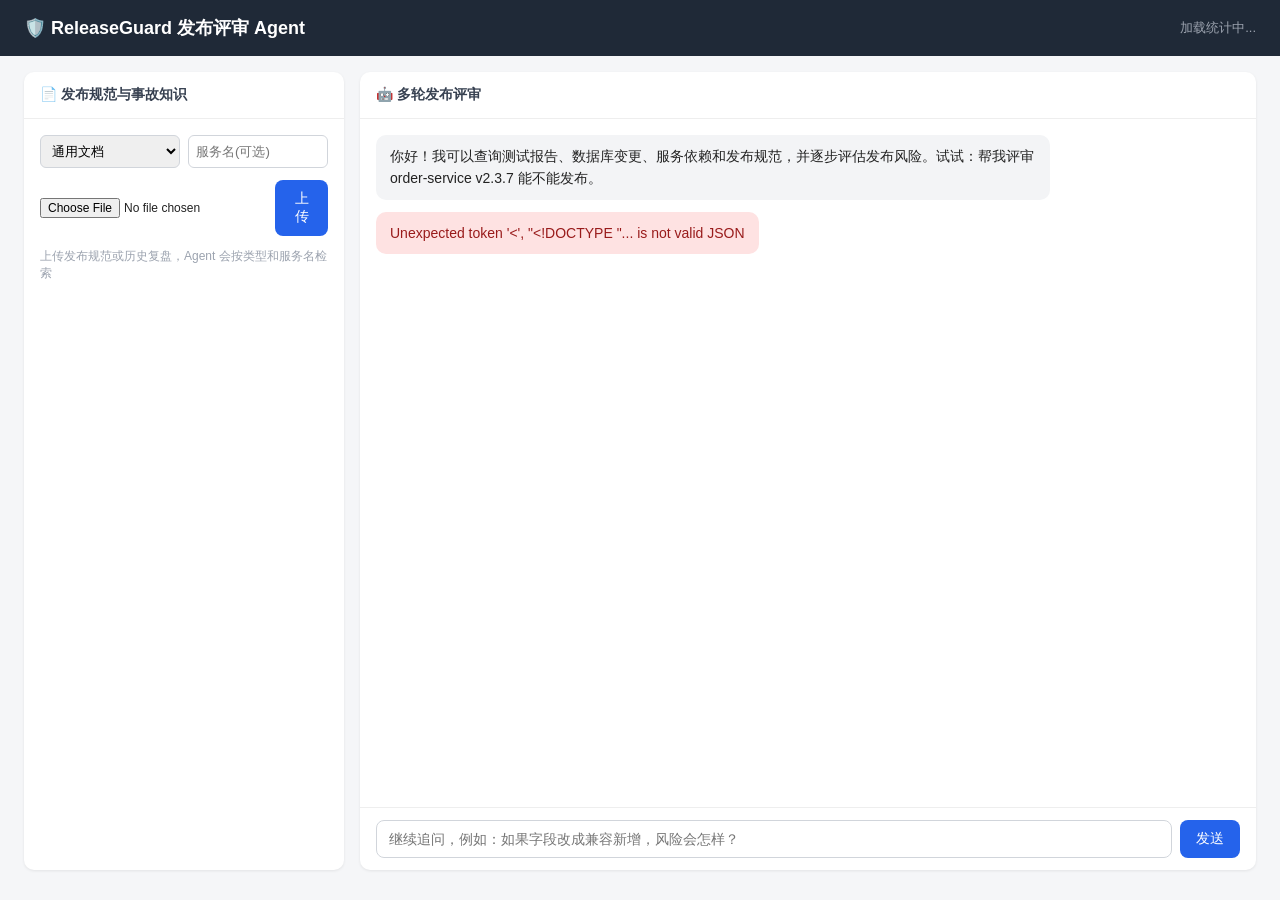
==== src/main/resources/static/index.html @ 761b8a2e "Initial ReleaseGuard agent implementation" ====
<!DOCTYPE html>
<html lang="zh-CN">
<head>
    <meta charset="UTF-8">
    <meta name="viewport" content="width=device-width, initial-scale=1.0">
    <title>ReleaseGuard 发布评审 Agent</title>
    <style>
        * { margin: 0; padding: 0; box-sizing: border-box; }
        body {
            font-family: -apple-system, "PingFang SC", "Microsoft YaHei", sans-serif;
            background: #f5f6f8; color: #222; min-height: 100vh;
        }
        header {
            background: #1f2937; color: #fff; padding: 16px 24px;
            display: flex; justify-content: space-between; align-items: center;
        }
        header h1 { font-size: 18px; font-weight: 600; }
        header .stats { font-size: 13px; color: #9ca3af; }
        .container { display: flex; gap: 16px; padding: 16px 24px; height: calc(100vh - 70px); }
        .panel {
            background: #fff; border-radius: 10px; box-shadow: 0 1px 3px rgba(0,0,0,.08);
            display: flex; flex-direction: column; overflow: hidden;
        }
        .left { width: 320px; flex-shrink: 0; }
        .right { flex: 1; }
        .panel h2 { font-size: 14px; padding: 14px 16px; border-bottom: 1px solid #eee; color: #374151; }
        .doc-body { padding: 16px; display: flex; flex-direction: column; gap: 12px; flex: 1; overflow-y: auto; }
        .doc-item {
            border: 1px solid #e5e7eb; border-radius: 8px; padding: 10px 12px; font-size: 13px;
            display: flex; justify-content: space-between; align-items: center; gap: 8px;
        }
        .doc-name { word-break: break-all; }
        .badge { font-size: 11px; padding: 2px 8px; border-radius: 10px; white-space: nowrap; }
        .badge.PENDING { background: #fef3c7; color: #92400e; }
        .badge.PARSING { background: #dbeafe; color: #1e40af; }
        .badge.SUCCESS { background: #d1fae5; color: #065f46; }
        .badge.FAILED { background: #fee2e2; color: #991b1b; }
        .del-btn { border: none; background: none; color: #9ca3af; cursor: pointer; font-size: 14px; }
        .del-btn:hover { color: #ef4444; }
        .retry-btn { border: none; background: none; color: #2563eb; cursor: pointer; font-size: 14px; }
        .retry-btn:hover { color: #1d4ed8; }
        .progress { font-size: 11px; color: #6b7280; }
        .chat-body { flex: 1; overflow-y: auto; padding: 16px; display: flex; flex-direction: column; gap: 12px; }
        .msg { max-width: 78%; padding: 10px 14px; border-radius: 10px; font-size: 14px; line-height: 1.6; white-space: pre-wrap; word-break: break-word; }
        .msg.user { align-self: flex-end; background: #2563eb; color: #fff; }
        .msg.bot { align-self: flex-start; background: #f3f4f6; }
        .msg.error { align-self: flex-start; background: #fee2e2; color: #991b1b; }
        .cache-badge { align-self: flex-start; font-size: 11px; color: #059669; background: #d1fae5; padding: 2px 8px; border-radius: 10px; }
        .refs { align-self: flex-start; font-size: 12px; color: #6b7280; background: #f9fafb; border: 1px dashed #d1d5db; border-radius: 8px; padding: 8px 12px; max-width: 78%; }
        .refs .ref { margin-top: 2px; }
        .chat-input { display: flex; gap: 8px; padding: 12px 16px; border-top: 1px solid #eee; }
        .chat-input input {
            flex: 1; border: 1px solid #d1d5db; border-radius: 8px; padding: 10px 12px; font-size: 14px; outline: none;
        }
        .chat-input input:focus { border-color: #2563eb; }
        button { border: none; border-radius: 8px; padding: 10px 16px; background: #2563eb; color: #fff; cursor: pointer; font-size: 14px; }
        button:disabled { background: #9ca3af; cursor: not-allowed; }
        .upload-row { display: flex; gap: 8px; align-items: center; }
        .upload-row input[type=file] { font-size: 12px; flex: 1; }
        .upload-meta { display: flex; gap: 8px; }
        .upload-meta input, .upload-meta select { min-width: 0; flex: 1; padding: 7px; border: 1px solid #d1d5db; border-radius: 6px; }
        .tip { font-size: 12px; color: #9ca3af; }
    </style>
</head>
<body>
<header>
    <h1>🛡️ ReleaseGuard 发布评审 Agent</h1>
    <div class="stats" id="statsBar">加载统计中...</div>
</header>
<div class="container">
    <!-- 左:文档管理 -->
    <div class="panel left">
        <h2>📄 发布规范与事故知识</h2>
        <div class="doc-body">
            <div class="upload-meta">
                <select id="documentType">
                    <option value="GENERAL">通用文档</option>
                    <option value="RELEASE_POLICY">发布规范</option>
                    <option value="INCIDENT">历史事故</option>
                    <option value="RUNBOOK">运维手册</option>
                </select>
                <input id="serviceName" placeholder="服务名(可选)">
            </div>
            <div class="upload-row">
                <input type="file" id="fileInput" accept=".pdf,.docx,.doc,.md,.txt">
                <button id="uploadBtn">上传</button>
            </div>
            <div class="tip">上传发布规范或历史复盘，Agent 会按类型和服务名检索</div>
            <div id="docList"></div>
        </div>
    </div>
    <!-- 右:智能问答 -->
    <div class="panel right">
        <h2>🤖 多轮发布评审</h2>
        <div class="chat-body" id="chatBody">
            <div class="msg bot">你好！我可以查询测试报告、数据库变更、服务依赖和发布规范，并逐步评估发布风险。试试：帮我评审 order-service v2.3.7 能不能发布。</div>
        </div>
        <div class="chat-input">
            <input type="text" id="questionInput" placeholder="继续追问，例如：如果字段改成兼容新增，风险会怎样？" />
            <button id="sendBtn">发送</button>
        </div>
    </div>
</div>

<script>
    const $ = id => document.getElementById(id);

    // ---------- 文档管理 ----------
    async function loadDocs() {
        const res = await fetch('/api/documents');
        const docs = await res.json();
        $('docList').innerHTML = docs.map(d => {
            const progress = (d.status === 'PARSING' || d.status === 'FAILED') && d.parsedChunks != null
                ? `<span class="progress">已入库 ${d.parsedChunks} 块</span>` : '';
            const retry = d.status === 'FAILED'
                ? `<button class="retry-btn" onclick="retryDoc(${d.id})" title="重试(从断点续传)">↻</button>` : '';
            return `
            <div class="doc-item">
                <span class="doc-name">${d.docName}${progress}</span>
                <span class="badge ${d.status}">${statusText(d.status)}</span>
                ${retry}
                <button class="del-btn" onclick="delDoc(${d.id})" title="删除">✕</button>
            </div>`;
        }).join('') || '<div class="tip">暂无文档</div>';
    }
    function statusText(s) {
        return {PENDING: '待解析', PARSING: '解析中', SUCCESS: '已入库', FAILED: '失败'}[s] || s;
    }
    async function delDoc(id) {
        await fetch('/api/documents/' + id, {method: 'DELETE'});
        loadDocs();
    }
    async function retryDoc(id) {
        await fetch('/api/documents/' + id + '/retry', {method: 'POST'});
        loadDocs();
    }
    $('uploadBtn').onclick = async () => {
        const file = $('fileInput').files[0];
        if (!file) return alert('请先选择文件');
        const form = new FormData();
        form.append('file', file);
        form.append('documentType', $('documentType').value);
        form.append('serviceName', $('serviceName').value.trim());
        $('uploadBtn').disabled = true;
        await fetch('/api/documents', {method: 'POST', body: form});
        $('uploadBtn').disabled = false;
        $('fileInput').value = '';
        loadDocs();
    };
    // 轮询解析状态
    loadDocs();
    setInterval(loadDocs, 3000);

    // ---------- 智能问答(SSE 流式) ----------
    function addMsg(text, cls) {
        const div = document.createElement('div');
        div.className = 'msg ' + (cls || 'bot');
        div.textContent = text;
        $('chatBody').appendChild(div);
        $('chatBody').scrollTop = $('chatBody').scrollHeight;
        return div;
    }
    let sessionId = localStorage.getItem('releaseGuardSessionId');
    let activeEventSource = null;
    let assistantMessage = null;

    async function initializeSession() {
        if (sessionId) {
            const response = await fetch('/api/agent/sessions/' + sessionId);
            if (response.ok) {
                const history = await fetch('/api/agent/sessions/' + sessionId + '/messages');
                if (history.ok) {
                    const messages = await history.json();
                    messages.forEach(message => addMsg(message.content, message.role === 'USER' ? 'user' : 'bot'));
                }
                const activeRunId = localStorage.getItem('releaseGuardRunId');
                if (activeRunId) subscribeRun(activeRunId);
                return;
            }
        }
        const response = await fetch('/api/agent/sessions', {
            method: 'POST', headers: {'Content-Type': 'application/json'},
            body: JSON.stringify({userId: 'demo-user'})
        });
        const session = await response.json();
        sessionId = session.sessionId;
        localStorage.setItem('releaseGuardSessionId', sessionId);
    }

    async function send() {
        const question = $('questionInput').value.trim();
        if (!question) return;
        addMsg(question, 'user');
        $('questionInput').value = '';
        $('sendBtn').disabled = true;
        try {
            if (!sessionId) await initializeSession();
            const response = await fetch('/api/agent/sessions/' + sessionId + '/messages', {
                method: 'POST', headers: {'Content-Type': 'application/json'},
                body: JSON.stringify({message: question})
            });
            const run = await response.json();
            if (!response.ok) throw new Error(run.error || '提交评审失败');
            localStorage.setItem('releaseGuardRunId', run.runId);
            subscribeRun(run.runId);
        } catch (error) {
            addMsg(error.message, 'error');
            $('sendBtn').disabled = false;
        }
    }

    function subscribeRun(runId) {
        if (activeEventSource) activeEventSource.close();
        assistantMessage = null;
        activeEventSource = new EventSource('/api/agent/runs/' + runId + '/events');
        activeEventSource.addEventListener('plan', event => {
            const data = JSON.parse(event.data);
            addMsg('🧭 ' + data.message);
        });
        activeEventSource.addEventListener('toolCall', event => {
            const data = JSON.parse(event.data);
            addMsg('🔧 调用 ' + data.tool + ' (' + data.riskLevel + ')\n' + JSON.stringify(data.arguments));
        });
        activeEventSource.addEventListener('toolResult', event => {
            const data = JSON.parse(event.data);
            addMsg('✅ ' + data.tool + ' 返回\n' + JSON.stringify(data.result).slice(0, 900));
        });
        activeEventSource.addEventListener('confirmation', event => showConfirmation(JSON.parse(event.data)));
        activeEventSource.addEventListener('confirmationResolved', event => {
            const data = JSON.parse(event.data);
            addMsg(data.approved ? '✅ 已确认审批操作，继续完成评审。' : '已拒绝审批操作，Agent 将继续给出结论。');
        });
        activeEventSource.addEventListener('token', event => {
            const data = JSON.parse(event.data);
            if (!assistantMessage) assistantMessage = addMsg('');
            assistantMessage.textContent += data.text;
            $('chatBody').scrollTop = $('chatBody').scrollHeight;
        });
        activeEventSource.addEventListener('runCompleted', () => finishRun());
        activeEventSource.addEventListener('runFailed', event => {
            addMsg(JSON.parse(event.data).message, 'error');
            finishRun();
        });
        activeEventSource.onerror = () => {
            if (activeEventSource && activeEventSource.readyState === EventSource.CLOSED) {
                addMsg('评审事件流已关闭，请检查执行状态后重试。', 'error');
                finishRun();
            }
        };
    }

    function showConfirmation(data) {
        const card = document.createElement('div');
        card.className = 'msg bot';
        const details = document.createElement('div');
        details.textContent = '⚠️ Agent 请求执行高风险操作：' + data.tool + '\n' + JSON.stringify(data.arguments);
        const approve = document.createElement('button');
        approve.textContent = '确认';
        const reject = document.createElement('button');
        reject.textContent = '拒绝';
        reject.style.marginLeft = '8px';
        const decide = async approved => {
            approve.disabled = true;
            reject.disabled = true;
            const response = await fetch('/api/agent/confirmations/' + data.confirmationId + '/decision', {
                method: 'POST', headers: {'Content-Type': 'application/json'},
                body: JSON.stringify({token: data.token, approved})
            });
            if (!response.ok) {
                const result = await response.json();
                addMsg(result.error || '确认请求失败', 'error');
                approve.disabled = false;
                reject.disabled = false;
            }
        };
        approve.onclick = () => decide(true);
        reject.onclick = () => decide(false);
        card.append(details, document.createElement('br'), approve, reject);
        $('chatBody').appendChild(card);
    }

    function finishRun() {
        if (activeEventSource) activeEventSource.close();
        activeEventSource = null;
        $('sendBtn').disabled = false;
        $('questionInput').focus();
        localStorage.removeItem('releaseGuardRunId');
        loadStats();
    }

    $('sendBtn').onclick = send;
    $('questionInput').addEventListener('keydown', e => { if (e.key === 'Enter') send(); });
    initializeSession().catch(error => addMsg(error.message, 'error'));

    // ---------- 统计 ----------
    async function loadStats() {
        const res = await fetch('/api/stats');
        const s = await res.json();
        $('statsBar').textContent =
            `今日问答 ${s.totalQueries} 次 | token 消耗 ${s.totalTokens} | 缓存命中率 ${(s.cacheHitRate * 100).toFixed(1)}% | 文档 ${s.documentCount} 份`;
    }
    loadStats();
</script>
</body>
</html>
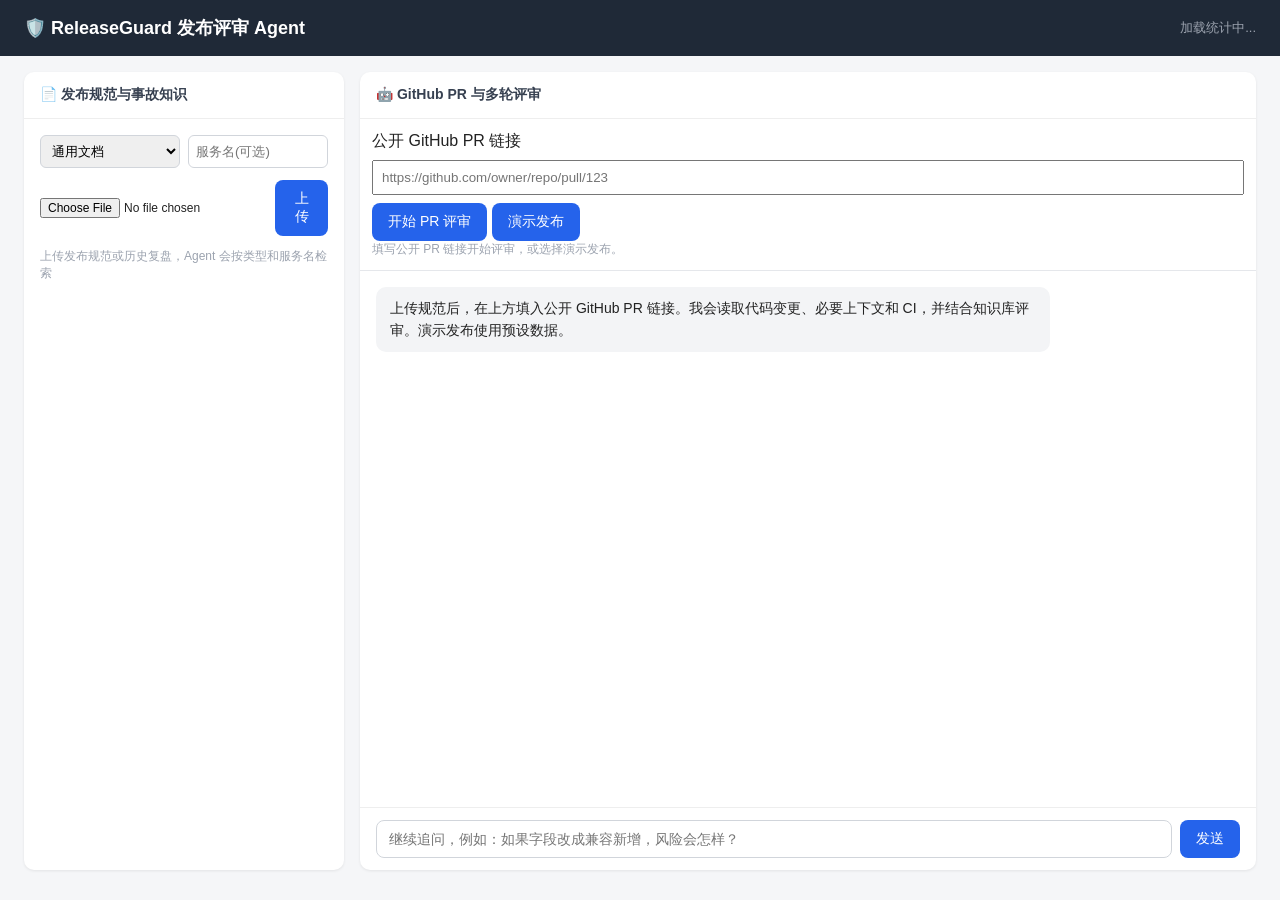
==== commit 73db7e08: "feat: integrate public GitHub PR reviews" ====
--- a/src/main/resources/static/index.html
+++ b/src/main/resources/static/index.html
@@ -91,9 +91,17 @@
     </div>
     <!-- 右:智能问答 -->
     <div class="panel right">
-        <h2>🤖 多轮发布评审</h2>
+        <h2>🤖 GitHub PR 与多轮评审</h2>
+        <div style="padding: 12px; border-bottom: 1px solid #e5e7eb;">
+            <label for="pullRequestInput">公开 GitHub PR 链接</label>
+            <input type="url" id="pullRequestInput" placeholder="https://github.com/owner/repo/pull/123"
+                   style="width: 100%; box-sizing: border-box; margin: 8px 0; padding: 8px;" />
+            <button id="startReviewBtn">开始 PR 评审</button>
+            <button id="demoSessionBtn">演示发布</button>
+            <div class="tip" id="currentReview">填写公开 PR 链接开始评审，或选择演示发布。</div>
+        </div>
         <div class="chat-body" id="chatBody">
-            <div class="msg bot">你好！我可以查询测试报告、数据库变更、服务依赖和发布规范，并逐步评估发布风险。试试：帮我评审 order-service v2.3.7 能不能发布。</div>
+            <div class="msg bot">上传规范后，在上方填入公开 GitHub PR 链接。我会读取代码变更、必要上下文和 CI，并结合知识库评审。演示发布使用预设数据。</div>
         </div>
         <div class="chat-input">
             <input type="text" id="questionInput" placeholder="继续追问，例如：如果字段改成兼容新增，风险会怎样？" />
@@ -164,37 +172,77 @@
     let activeEventSource = null;
     let assistantMessage = null;
 
+    function setBusy(busy) {
+        $('sendBtn').disabled = busy;
+        $('startReviewBtn').disabled = busy;
+        $('demoSessionBtn').disabled = busy;
+        $('pullRequestInput').disabled = busy;
+    }
+
+    function showSession(session) {
+        if (session.mode === 'GITHUB_PR') {
+            const context = JSON.parse(session.pullRequestContextJson);
+            $('pullRequestInput').value = context.url;
+            $('currentReview').textContent = '当前 PR：' + context.url + ' ｜提交 ' + context.headSha.slice(0, 12);
+        } else {
+            $('pullRequestInput').value = '';
+            $('currentReview').textContent = '当前为演示发布模式：order-service v2.3.7，工具返回预设数据。';
+        }
+    }
+
+    async function createReviewSession(pullRequestUrl) {
+        const response = await fetch('/api/agent/sessions', {
+            method: 'POST', headers: {'Content-Type': 'application/json'},
+            body: JSON.stringify({userId: 'demo-user', pullRequestUrl: pullRequestUrl || null})
+        });
+        const session = await response.json();
+        if (!response.ok) throw new Error(session.error || '创建评审会话失败');
+        if (activeEventSource) activeEventSource.close();
+        activeEventSource = null;
+        sessionId = session.sessionId;
+        localStorage.setItem('releaseGuardSessionId', sessionId);
+        localStorage.removeItem('releaseGuardRunId');
+        $('chatBody').replaceChildren();
+        showSession(session);
+        addMsg(pullRequestUrl ? '已绑定 PR 提交。可以持续追问；PR 有新提交时请重新开始评审。'
+                : '已创建演示发布会话，查询结果为预设数据。');
+    }
+
     async function initializeSession() {
         if (sessionId) {
             const response = await fetch('/api/agent/sessions/' + sessionId);
             if (response.ok) {
+                showSession(await response.json());
                 const history = await fetch('/api/agent/sessions/' + sessionId + '/messages');
                 if (history.ok) {
                     const messages = await history.json();
-                    messages.forEach(message => addMsg(message.content, message.role === 'USER' ? 'user' : 'bot'));
+                    messages.filter(message => message.role !== 'TOOL')
+                        .forEach(message => addMsg(message.content, message.role === 'USER' ? 'user' : 'bot'));
                 }
                 const activeRunId = localStorage.getItem('releaseGuardRunId');
-                if (activeRunId) subscribeRun(activeRunId);
+                if (activeRunId) {
+                    setBusy(true);
+                    subscribeRun(activeRunId);
+                }
                 return;
             }
         }
-        const response = await fetch('/api/agent/sessions', {
-            method: 'POST', headers: {'Content-Type': 'application/json'},
-            body: JSON.stringify({userId: 'demo-user'})
-        });
-        const session = await response.json();
-        sessionId = session.sessionId;
-        localStorage.setItem('releaseGuardSessionId', sessionId);
+        sessionId = null;
+        localStorage.removeItem('releaseGuardSessionId');
+        localStorage.removeItem('releaseGuardRunId');
     }
 
     async function send() {
         const question = $('questionInput').value.trim();
         if (!question) return;
+        if (!sessionId) {
+            addMsg('请先填写 PR 链接并开始评审，或选择演示发布。', 'error');
+            return;
+        }
         addMsg(question, 'user');
         $('questionInput').value = '';
-        $('sendBtn').disabled = true;
+        setBusy(true);
         try {
-            if (!sessionId) await initializeSession();
             const response = await fetch('/api/agent/sessions/' + sessionId + '/messages', {
                 method: 'POST', headers: {'Content-Type': 'application/json'},
                 body: JSON.stringify({message: question})
@@ -205,7 +253,7 @@
             subscribeRun(run.runId);
         } catch (error) {
             addMsg(error.message, 'error');
-            $('sendBtn').disabled = false;
+            setBusy(false);
         }
     }
 
@@ -282,15 +330,36 @@
     function finishRun() {
         if (activeEventSource) activeEventSource.close();
         activeEventSource = null;
-        $('sendBtn').disabled = false;
+        setBusy(false);
         $('questionInput').focus();
         localStorage.removeItem('releaseGuardRunId');
         loadStats();
     }
 
     $('sendBtn').onclick = send;
+    async function startReview(demo) {
+        const url = $('pullRequestInput').value.trim();
+        if (!demo && !url) {
+            addMsg('请填写公开 GitHub PR 链接。', 'error');
+            return;
+        }
+        setBusy(true);
+        try {
+            await createReviewSession(demo ? null : url);
+            $('questionInput').value = demo ? '帮我评审 order-service v2.3.7 能不能发布'
+                    : '请评审这个 PR，读取变更与 CI，并结合知识库规范给出风险、代码依据、改进建议和未确认事项。';
+            await send();
+        } catch (error) {
+            addMsg(error.message, 'error');
+            setBusy(false);
+        }
+    }
+    $('startReviewBtn').onclick = () => startReview(false);
+    $('demoSessionBtn').onclick = () => startReview(true);
     $('questionInput').addEventListener('keydown', e => { if (e.key === 'Enter') send(); });
-    initializeSession().catch(error => addMsg(error.message, 'error'));
+    setBusy(true);
+    initializeSession().catch(error => addMsg(error.message, 'error'))
+        .finally(() => { if (!activeEventSource) setBusy(false); });
 
     // ---------- 统计 ----------
     async function loadStats() {
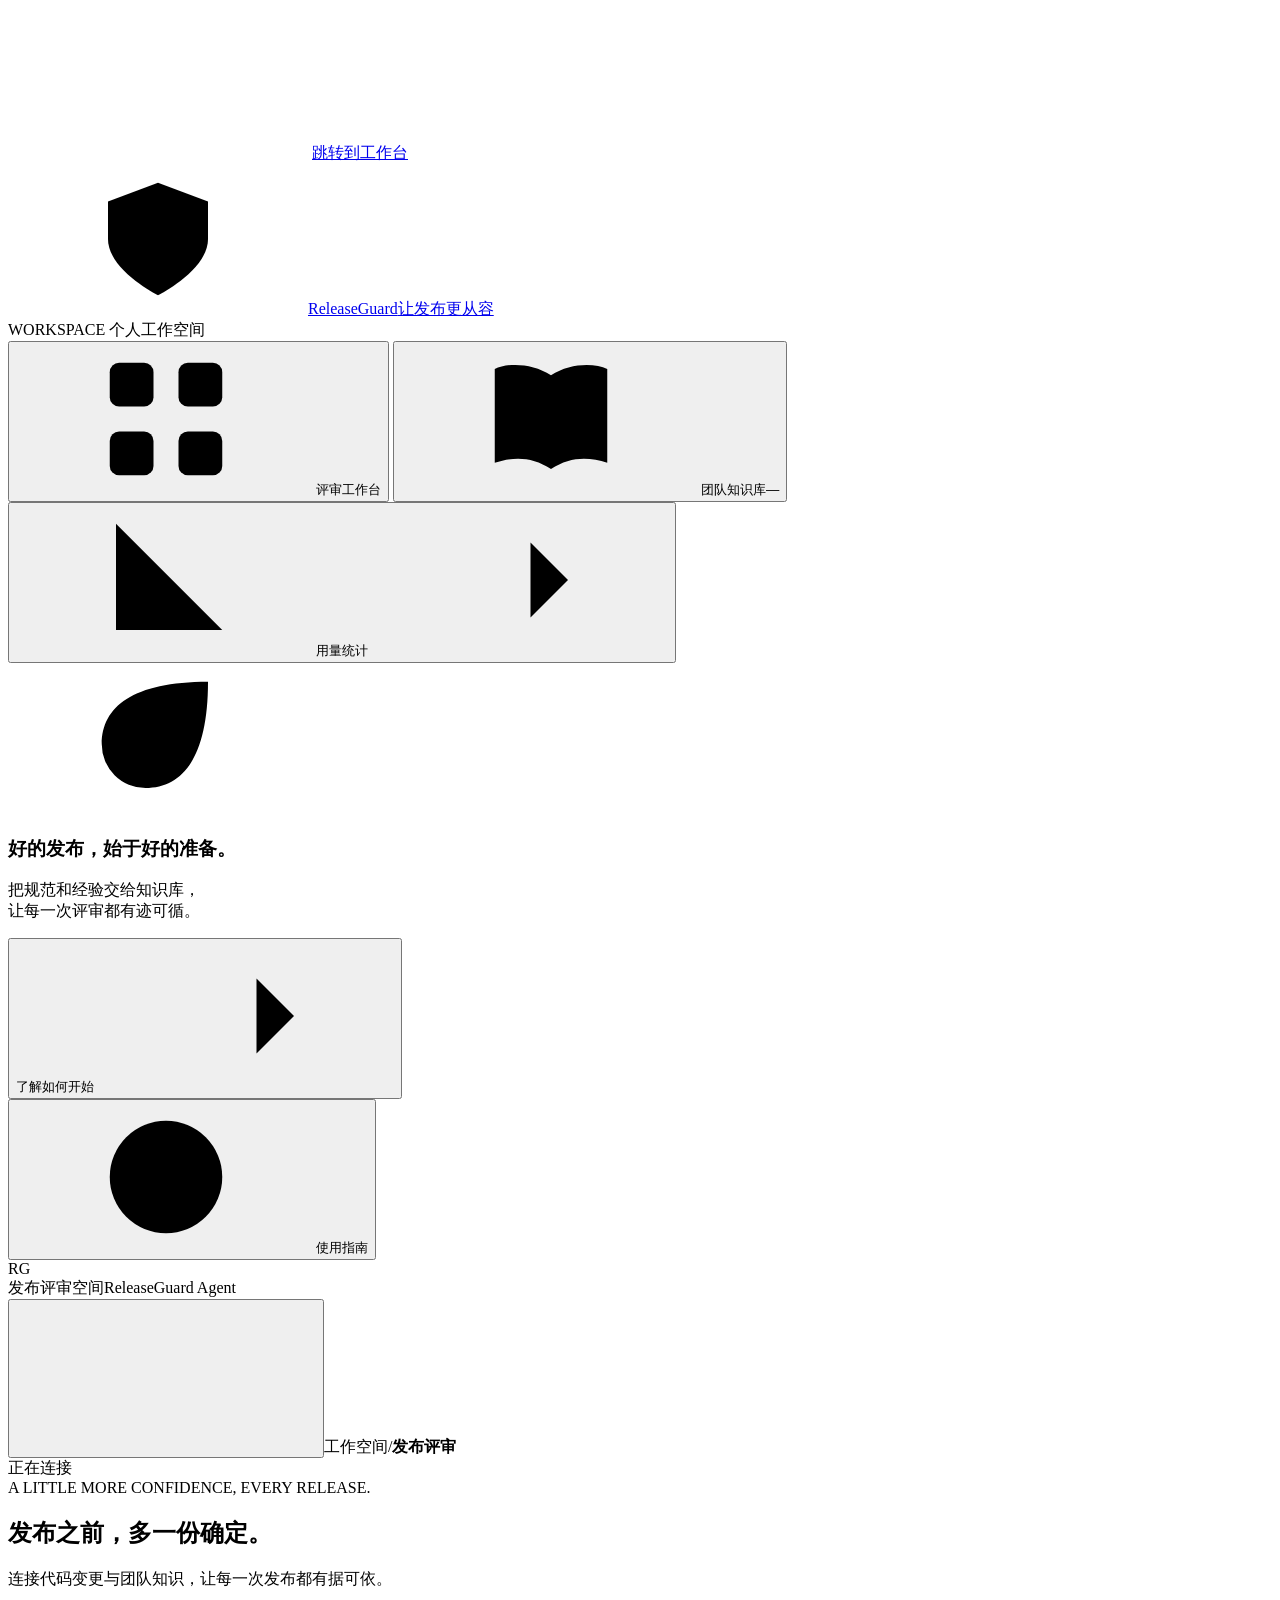
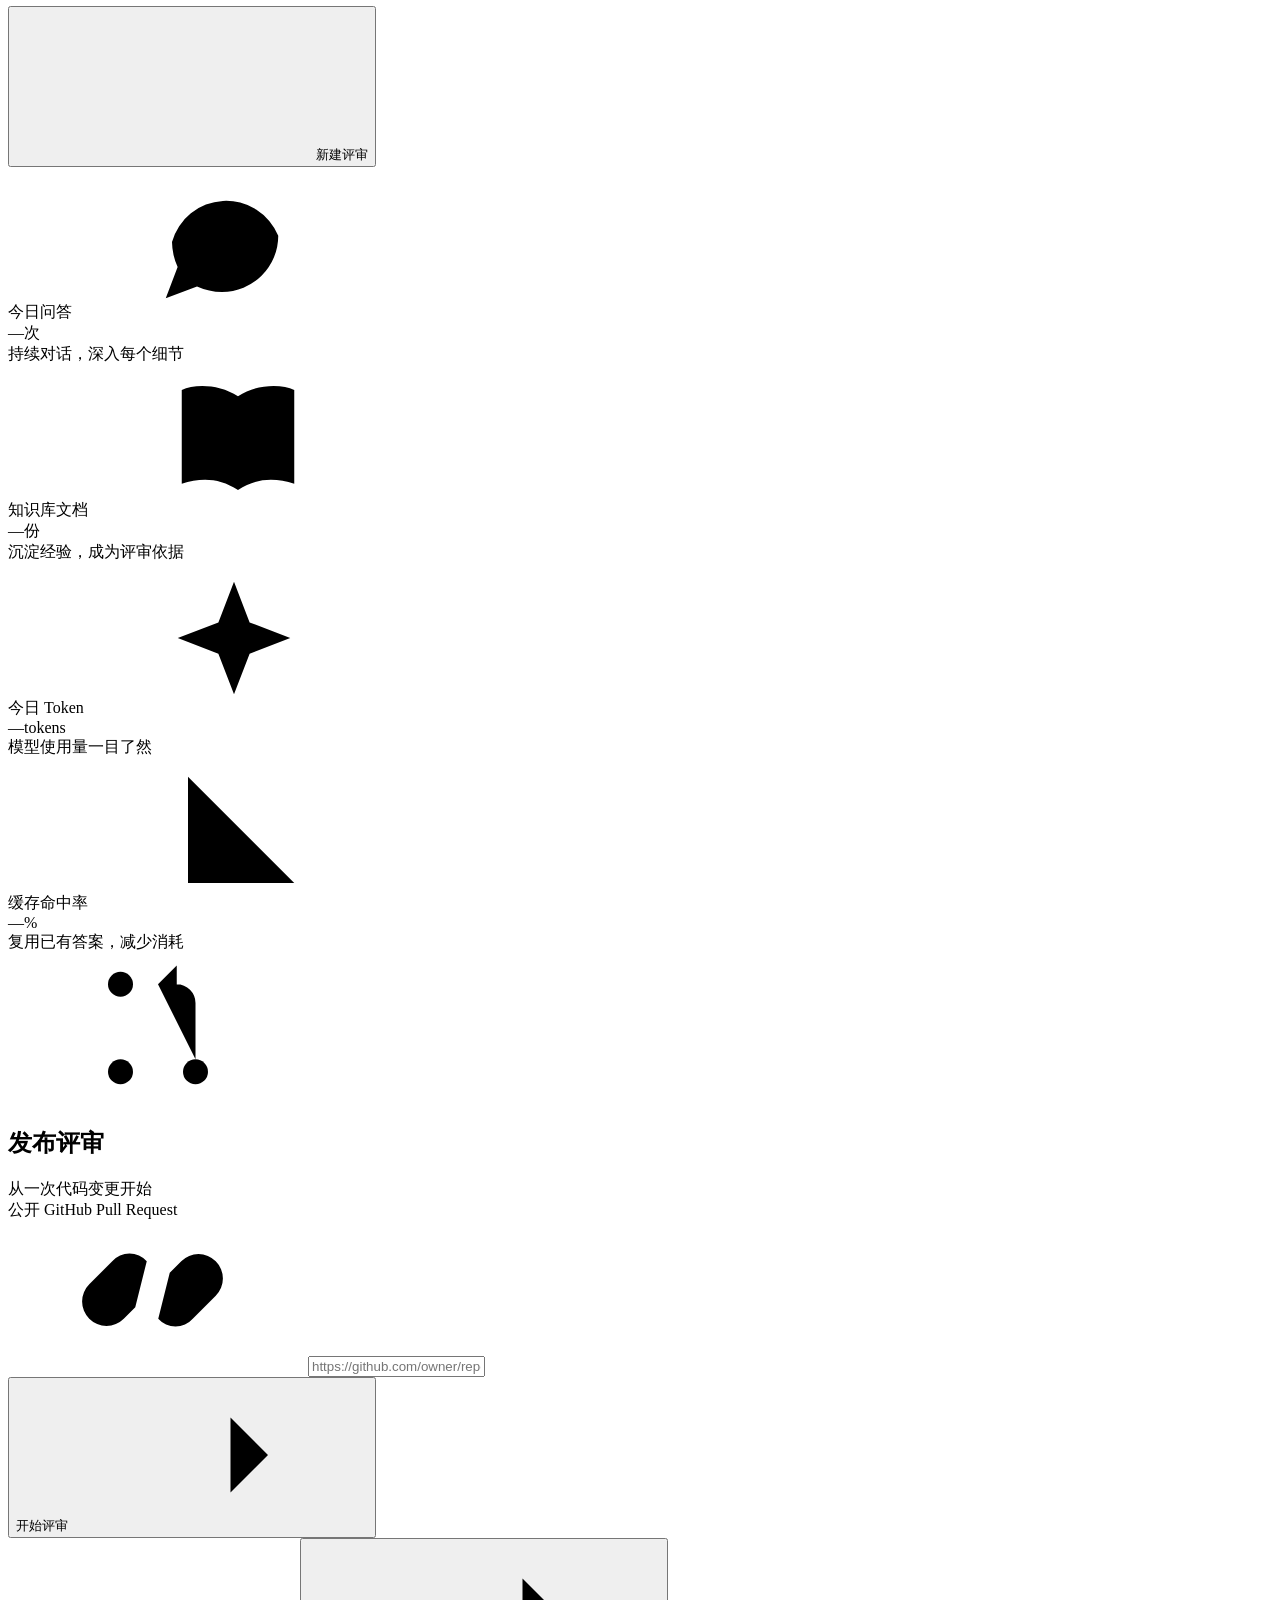
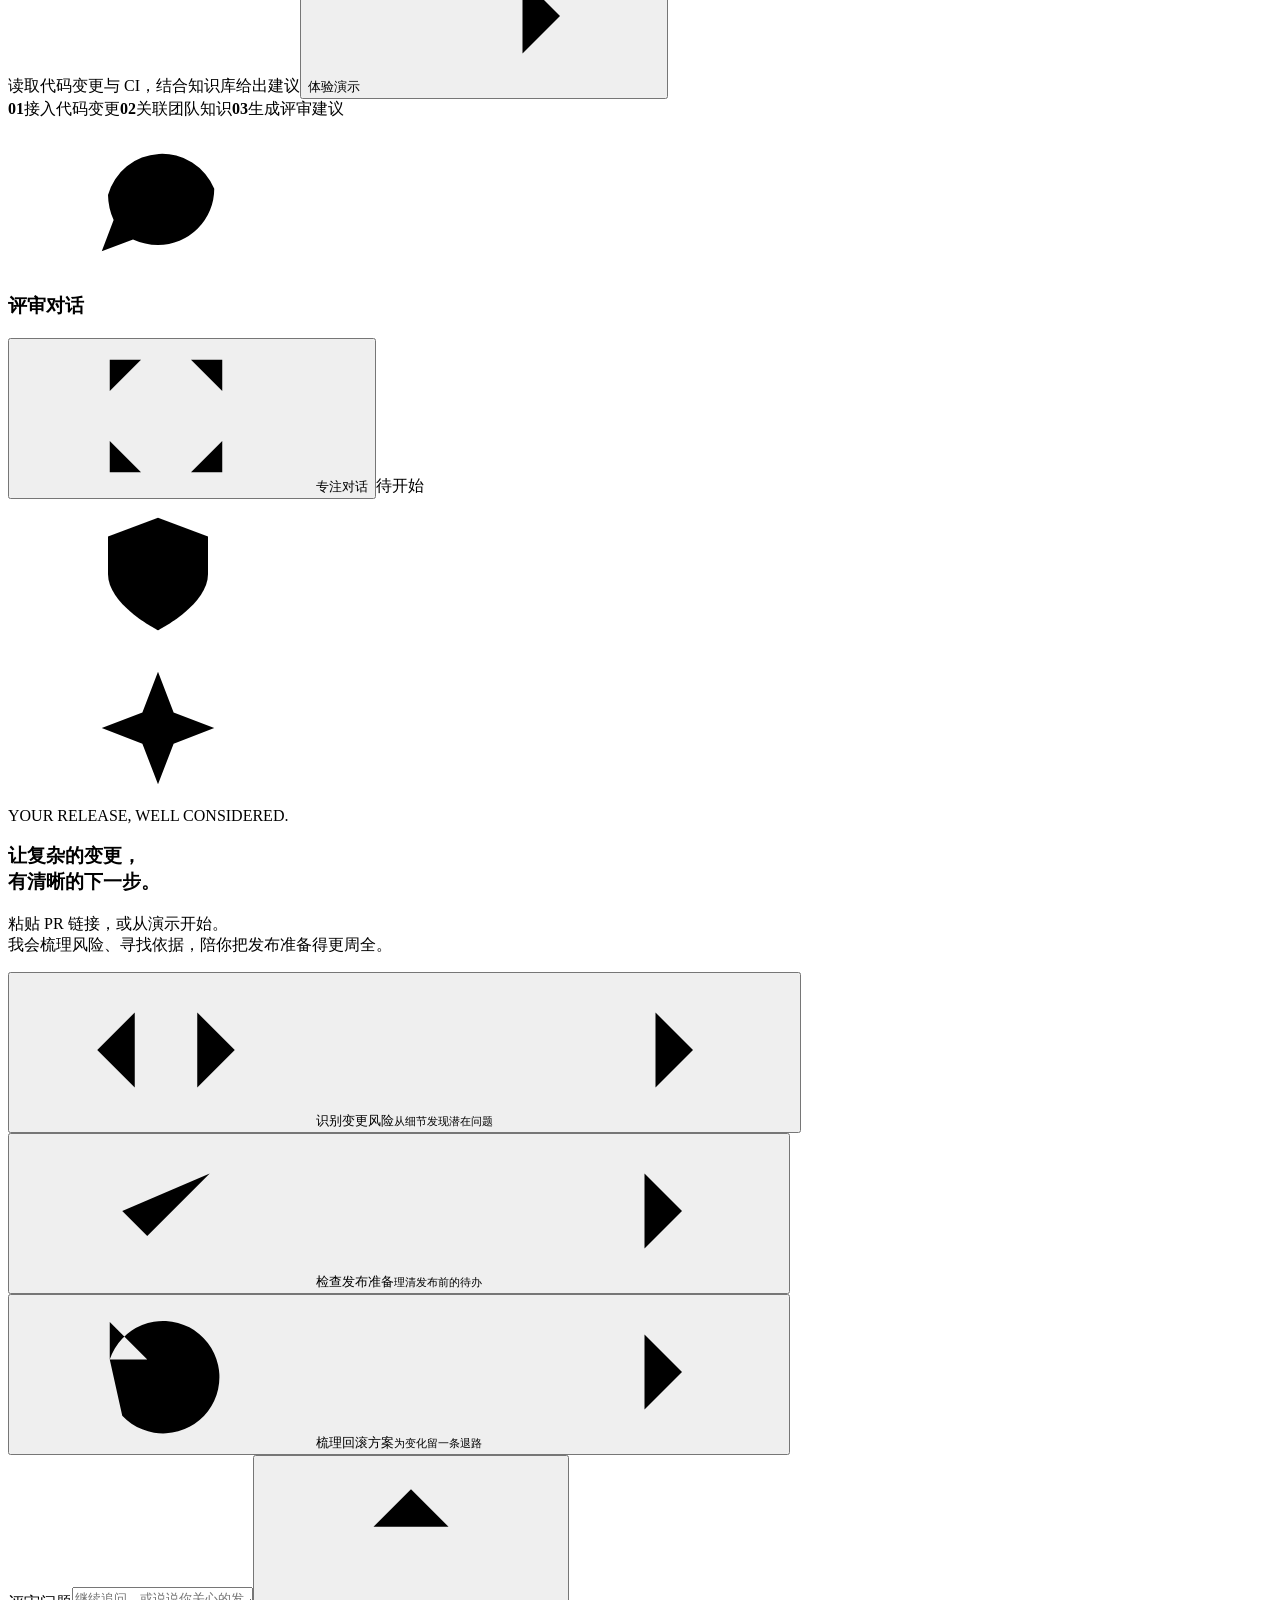
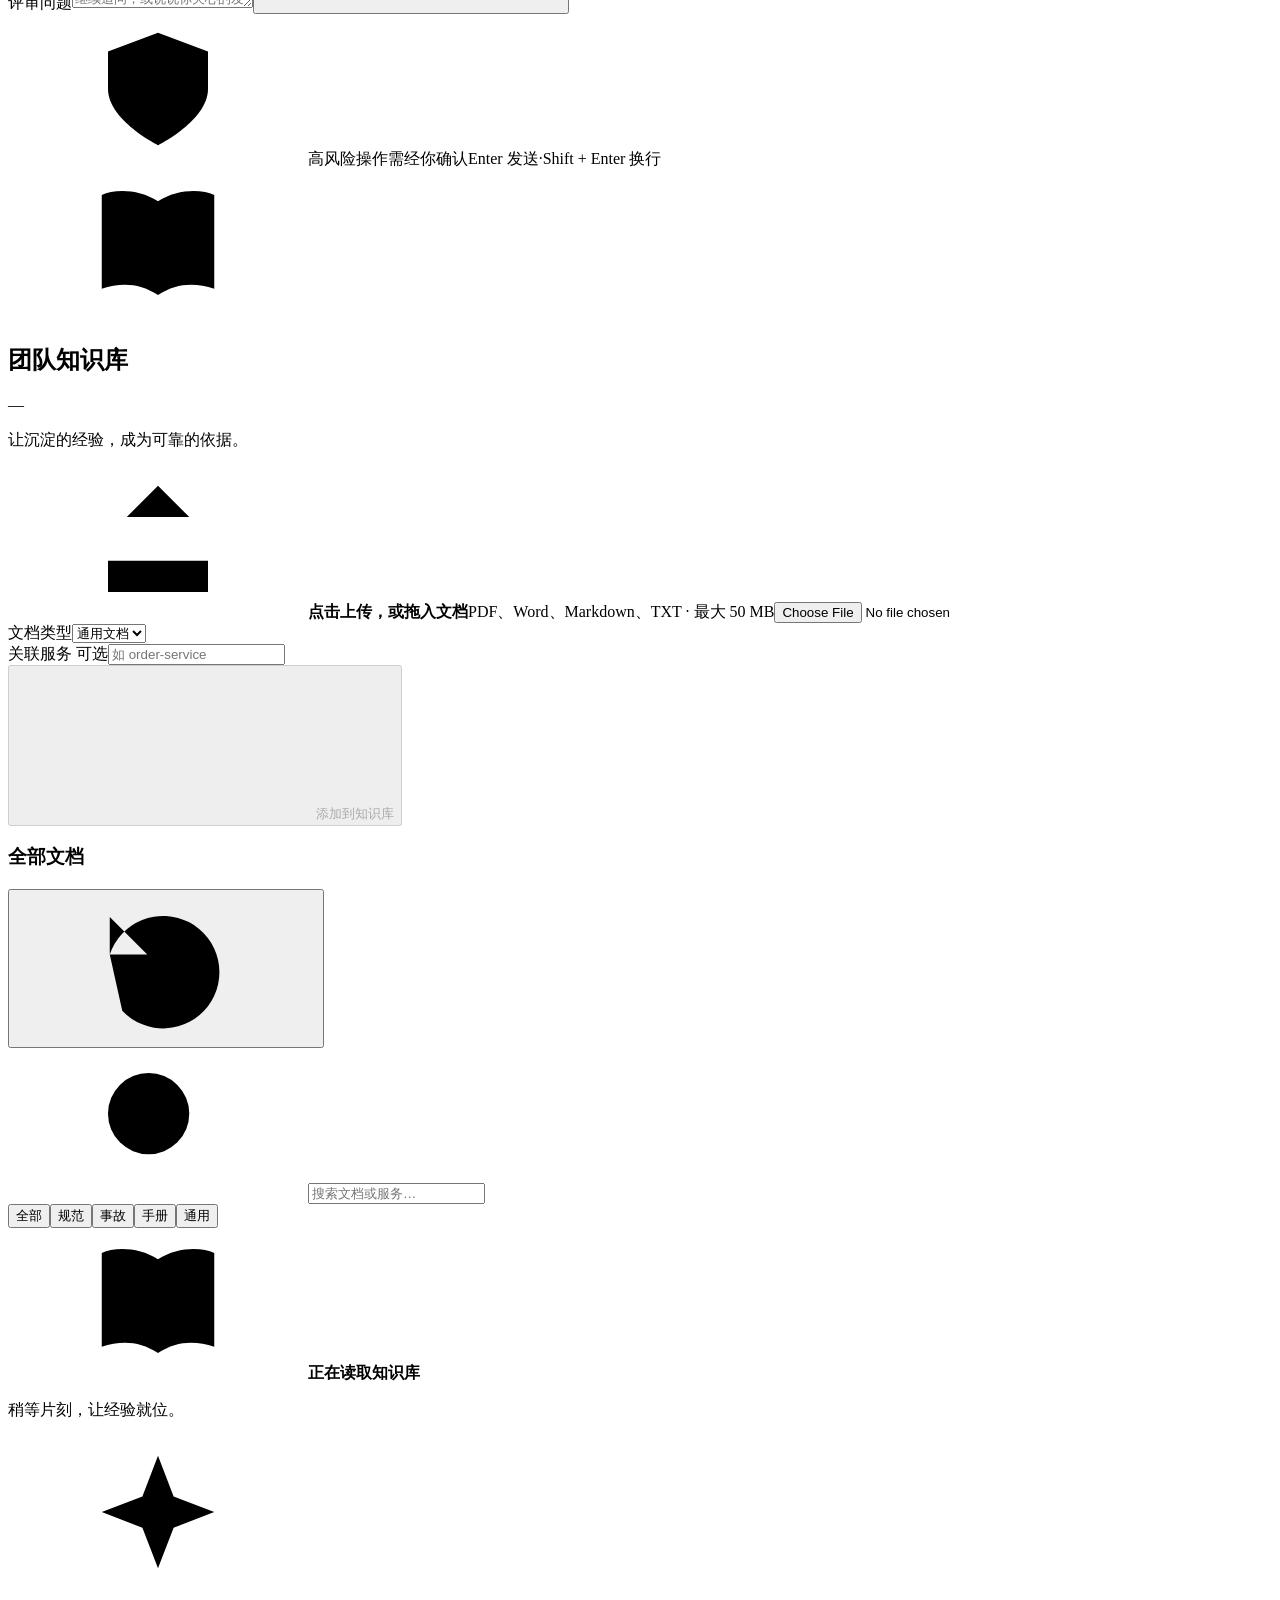
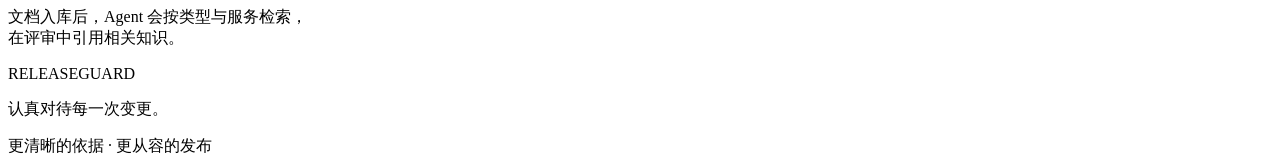
==== commit 28584a04: "完善执行权保护、审批幂等与恢复机制" ====
--- a/src/main/resources/static/index.html
+++ b/src/main/resources/static/index.html
@@ -3,372 +3,110 @@
 <head>
     <meta charset="UTF-8">
     <meta name="viewport" content="width=device-width, initial-scale=1.0">
-    <title>ReleaseGuard 发布评审 Agent</title>
-    <style>
-        * { margin: 0; padding: 0; box-sizing: border-box; }
-        body {
-            font-family: -apple-system, "PingFang SC", "Microsoft YaHei", sans-serif;
-            background: #f5f6f8; color: #222; min-height: 100vh;
-        }
-        header {
-            background: #1f2937; color: #fff; padding: 16px 24px;
-            display: flex; justify-content: space-between; align-items: center;
-        }
-        header h1 { font-size: 18px; font-weight: 600; }
-        header .stats { font-size: 13px; color: #9ca3af; }
-        .container { display: flex; gap: 16px; padding: 16px 24px; height: calc(100vh - 70px); }
-        .panel {
-            background: #fff; border-radius: 10px; box-shadow: 0 1px 3px rgba(0,0,0,.08);
-            display: flex; flex-direction: column; overflow: hidden;
-        }
-        .left { width: 320px; flex-shrink: 0; }
-        .right { flex: 1; }
-        .panel h2 { font-size: 14px; padding: 14px 16px; border-bottom: 1px solid #eee; color: #374151; }
-        .doc-body { padding: 16px; display: flex; flex-direction: column; gap: 12px; flex: 1; overflow-y: auto; }
-        .doc-item {
-            border: 1px solid #e5e7eb; border-radius: 8px; padding: 10px 12px; font-size: 13px;
-            display: flex; justify-content: space-between; align-items: center; gap: 8px;
-        }
-        .doc-name { word-break: break-all; }
-        .badge { font-size: 11px; padding: 2px 8px; border-radius: 10px; white-space: nowrap; }
-        .badge.PENDING { background: #fef3c7; color: #92400e; }
-        .badge.PARSING { background: #dbeafe; color: #1e40af; }
-        .badge.SUCCESS { background: #d1fae5; color: #065f46; }
-        .badge.FAILED { background: #fee2e2; color: #991b1b; }
-        .del-btn { border: none; background: none; color: #9ca3af; cursor: pointer; font-size: 14px; }
-        .del-btn:hover { color: #ef4444; }
-        .retry-btn { border: none; background: none; color: #2563eb; cursor: pointer; font-size: 14px; }
-        .retry-btn:hover { color: #1d4ed8; }
-        .progress { font-size: 11px; color: #6b7280; }
-        .chat-body { flex: 1; overflow-y: auto; padding: 16px; display: flex; flex-direction: column; gap: 12px; }
-        .msg { max-width: 78%; padding: 10px 14px; border-radius: 10px; font-size: 14px; line-height: 1.6; white-space: pre-wrap; word-break: break-word; }
-        .msg.user { align-self: flex-end; background: #2563eb; color: #fff; }
-        .msg.bot { align-self: flex-start; background: #f3f4f6; }
-        .msg.error { align-self: flex-start; background: #fee2e2; color: #991b1b; }
-        .cache-badge { align-self: flex-start; font-size: 11px; color: #059669; background: #d1fae5; padding: 2px 8px; border-radius: 10px; }
-        .refs { align-self: flex-start; font-size: 12px; color: #6b7280; background: #f9fafb; border: 1px dashed #d1d5db; border-radius: 8px; padding: 8px 12px; max-width: 78%; }
-        .refs .ref { margin-top: 2px; }
-        .chat-input { display: flex; gap: 8px; padding: 12px 16px; border-top: 1px solid #eee; }
-        .chat-input input {
-            flex: 1; border: 1px solid #d1d5db; border-radius: 8px; padding: 10px 12px; font-size: 14px; outline: none;
-        }
-        .chat-input input:focus { border-color: #2563eb; }
-        button { border: none; border-radius: 8px; padding: 10px 16px; background: #2563eb; color: #fff; cursor: pointer; font-size: 14px; }
-        button:disabled { background: #9ca3af; cursor: not-allowed; }
-        .upload-row { display: flex; gap: 8px; align-items: center; }
-        .upload-row input[type=file] { font-size: 12px; flex: 1; }
-        .upload-meta { display: flex; gap: 8px; }
-        .upload-meta input, .upload-meta select { min-width: 0; flex: 1; padding: 7px; border: 1px solid #d1d5db; border-radius: 6px; }
-        .tip { font-size: 12px; color: #9ca3af; }
-    </style>
+    <meta name="theme-color" content="#254e40">
+    <meta name="description" content="ReleaseGuard 发布评审工作台，连接代码变更、CI 与团队知识，让每一次发布都有据可依。">
+    <title>ReleaseGuard · 发布评审工作台</title>
+    <link rel="icon" href="data:image/svg+xml,%3Csvg xmlns='http://www.w3.org/2000/svg' viewBox='0 0 32 32'%3E%3Crect width='32' height='32' rx='9' fill='%23254e40'/%3E%3Cpath d='M16 6l8 3v7c0 5-8 10-8 10S8 21 8 16V9z' fill='none' stroke='%23fff' stroke-width='1.8'/%3E%3Cpath d='m12 16 3 3 5-6' fill='none' stroke='%23fff' stroke-width='1.8'/%3E%3C/svg%3E">
+    <link rel="stylesheet" href="/styles.css?v=20261006-doc-preview-2">
+    <script src="/app.js?v=20261006-doc-preview-2" defer></script>
 </head>
 <body>
-<header>
-    <h1>🛡️ ReleaseGuard 发布评审 Agent</h1>
-    <div class="stats" id="statsBar">加载统计中...</div>
-</header>
-<div class="container">
-    <!-- 左:文档管理 -->
-    <div class="panel left">
-        <h2>📄 发布规范与事故知识</h2>
-        <div class="doc-body">
-            <div class="upload-meta">
-                <select id="documentType">
-                    <option value="GENERAL">通用文档</option>
-                    <option value="RELEASE_POLICY">发布规范</option>
-                    <option value="INCIDENT">历史事故</option>
-                    <option value="RUNBOOK">运维手册</option>
-                </select>
-                <input id="serviceName" placeholder="服务名(可选)">
-            </div>
-            <div class="upload-row">
-                <input type="file" id="fileInput" accept=".pdf,.docx,.doc,.md,.txt">
-                <button id="uploadBtn">上传</button>
-            </div>
-            <div class="tip">上传发布规范或历史复盘，Agent 会按类型和服务名检索</div>
-            <div id="docList"></div>
+<svg class="icon-library" xmlns="http://www.w3.org/2000/svg" aria-hidden="true">
+    <symbol id="i-shield" viewBox="0 0 24 24"><path d="M12 3 4 6v6c0 5 8 9 8 9s8-4 8-9V6l-8-3Z"/><path d="m8.5 12 2.5 2.5 4.5-5"/></symbol>
+    <symbol id="i-grid" viewBox="0 0 24 24"><rect x="3" y="3" width="7" height="7" rx="1.5"/><rect x="14" y="3" width="7" height="7" rx="1.5"/><rect x="3" y="14" width="7" height="7" rx="1.5"/><rect x="14" y="14" width="7" height="7" rx="1.5"/></symbol>
+    <symbol id="i-book" viewBox="0 0 24 24"><path d="M12 5v15M12 5C9 3 5 3 3 4v15c3-1 6-1 9 1 3-2 6-2 9-1V4c-2-1-6-1-9 1Z"/></symbol>
+    <symbol id="i-chart" viewBox="0 0 24 24"><path d="M4 3v17h17M9 15v-4m5 4V7m5 8V4"/></symbol>
+    <symbol id="i-arrow" viewBox="0 0 24 24"><path d="M4 12h16m-6-6 6 6-6 6"/></symbol>
+    <symbol id="i-plus" viewBox="0 0 24 24"><path d="M12 5v14M5 12h14"/></symbol>
+    <symbol id="i-pr" viewBox="0 0 24 24"><circle cx="6" cy="5" r="2"/><circle cx="6" cy="19" r="2"/><circle cx="18" cy="19" r="2"/><path d="M6 7v10M18 17V8a3 3 0 0 0-3-3h-3m3-3-3 3 3 3"/></symbol>
+    <symbol id="i-chat" viewBox="0 0 24 24"><path d="M21 11a9 9 0 0 1-9 9 10 10 0 0 1-4-.9L3 21l1.9-5A10 10 0 0 1 4 12a9 9 0 0 1 17-1Z"/><path d="M8 11h8m-8 4h5"/></symbol>
+    <symbol id="i-spark" viewBox="0 0 24 24"><path d="m12 3 2.5 6.5L21 12l-6.5 2.5L12 21l-2.5-6.5L3 12l6.5-2.5L12 3Z"/></symbol>
+    <symbol id="i-upload" viewBox="0 0 24 24"><path d="M12 16V3m-5 5 5-5 5 5M4 15v5h16v-5"/></symbol>
+    <symbol id="i-file" viewBox="0 0 24 24"><path d="M14 3H5v18h14V8l-5-5Zm0 0v5h5M8 12h8m-8 4h6"/></symbol>
+    <symbol id="i-search" viewBox="0 0 24 24"><circle cx="10.5" cy="10.5" r="6.5"/><path d="m16 16 5 5"/></symbol>
+    <symbol id="i-check" viewBox="0 0 24 24"><path d="m5 12 4 4L19 6"/></symbol>
+    <symbol id="i-close" viewBox="0 0 24 24"><path d="m6 6 12 12M6 18 18 6"/></symbol>
+    <symbol id="i-retry" viewBox="0 0 24 24"><path d="M3 10a9 9 0 1 1 2 9M3 4v6h6"/></symbol>
+    <symbol id="i-trash" viewBox="0 0 24 24"><path d="M3 6h18M9 6V3h6v3M5 6l1 15h12l1-15M10 10v7m4-7v7"/></symbol>
+    <symbol id="i-help" viewBox="0 0 24 24"><circle cx="12" cy="12" r="9"/><path d="M9.5 9a2.5 2.5 0 1 1 4 2c-1 .6-1.5 1-1.5 2M12 16v.5"/></symbol>
+    <symbol id="i-menu" viewBox="0 0 24 24"><path d="M4 6h16M4 12h16M4 18h16"/></symbol>
+    <symbol id="i-send" viewBox="0 0 24 24"><path d="M12 19V5m-6 6 6-6 6 6"/></symbol>
+    <symbol id="i-link" viewBox="0 0 24 24"><path d="m10 14 4-4m-6 5-2 2a4 4 0 0 1-6-6l4-4a4 4 0 0 1 6 0m4 2 2-2a4 4 0 1 1 6 6l-4 4a4 4 0 0 1-6 0" transform="translate(1 0) scale(.92)"/></symbol>
+    <symbol id="i-alert" viewBox="0 0 24 24"><path d="m12 3 10 18H2L12 3Zm0 6v5m0 3v.5"/></symbol>
+    <symbol id="i-code" viewBox="0 0 24 24"><path d="m7 6-6 6 6 6m10-12 6 6-6 6M14 4l-4 16"/></symbol>
+    <symbol id="i-leaf" viewBox="0 0 24 24"><path d="M20 3C8 3 3 7 3 13a7 7 0 0 0 7 7c6 0 10-5 10-17ZM4 20 15 9"/></symbol>
+    <symbol id="i-expand" viewBox="0 0 24 24"><path d="M8 3H3v5m13-5h5v5M3 16v5h5m13-5v5h-5"/></symbol>
+</svg>
+<a class="skip-link" href="#main">跳转到工作台</a>
+<div class="sidebar-backdrop" id="sidebarBackdrop" hidden></div>
+<aside class="sidebar" id="sidebar" aria-label="主导航">
+    <a class="brand" href="/" aria-label="ReleaseGuard 首页"><span class="brand-mark"><svg class="icon"><use href="#i-shield"/></svg></span><span class="brand-wordmark">ReleaseGuard<span>让发布更从容</span></span></a>
+    <div class="workspace-label">WORKSPACE <span>个人工作空间</span></div>
+    <nav class="navigation">
+        <button class="nav-item active" id="navWorkspace" aria-current="page"><svg class="icon"><use href="#i-grid"/></svg>评审工作台<span class="nav-dot"></span></button>
+        <button class="nav-item" id="navKnowledge"><svg class="icon"><use href="#i-book"/></svg>团队知识库<span class="nav-count" id="navDocCount">—</span></button>
+        <button class="nav-item" id="navStats"><svg class="icon"><use href="#i-chart"/></svg>用量统计<svg class="icon nav-arrow"><use href="#i-arrow"/></svg></button>
+    </nav>
+    <div class="sidebar-note"><div class="note-icon"><svg class="icon"><use href="#i-leaf"/></svg></div><h3>好的发布，始于好的准备。</h3><p>把规范和经验交给知识库，<br>让每一次评审都有迹可循。</p><button class="text-button" id="guideBtn">了解如何开始<svg class="icon"><use href="#i-arrow"/></svg></button></div>
+    <div class="sidebar-bottom"><button class="nav-item" id="helpBtn"><svg class="icon"><use href="#i-help"/></svg>使用指南</button><div class="workspace-profile"><span class="profile-avatar">RG</span><div>发布评审空间<span>ReleaseGuard Agent</span></div><span class="profile-dot"></span></div></div>
+</aside>
+<main class="main" id="main">
+    <header class="topbar"><div class="breadcrumb"><button class="icon-button menu-toggle" id="menuBtn" aria-label="打开导航" aria-expanded="false" aria-controls="sidebar"><svg class="icon"><use href="#i-menu"/></svg></button><span>工作空间</span><span class="breadcrumb-divider">/</span><strong>发布评审</strong></div><div class="topbar-right"><span class="connection-status" id="connectionStatus" role="status"><span class="status-dot"></span><span id="connectionText">正在连接</span></span><span class="topbar-divider"></span><span class="today" id="today"></span></div></header>
+    <div class="page-content">
+        <section class="page-heading"><div><div class="eyebrow">A LITTLE MORE CONFIDENCE, EVERY RELEASE.</div><h1>发布之前，多一份确定<span class="heading-period">。</span></h1><p>连接代码变更与团队知识，让每一次发布都有据可依。</p></div><button class="button secondary new-review" id="newReviewBtn"><svg class="icon"><use href="#i-plus"/></svg>新建评审</button></section>
+        <section class="metrics" aria-label="今日用量概览" id="statsBar">
+            <article class="metric"><div class="metric-label">今日问答<svg class="icon"><use href="#i-chat"/></svg></div><div class="metric-value"><span id="queryCount">—</span><span class="metric-unit">次</span></div><span class="metric-caption">持续对话，深入每个细节</span></article>
+            <article class="metric"><div class="metric-label">知识库文档<svg class="icon"><use href="#i-book"/></svg></div><div class="metric-value"><span id="documentCount">—</span><span class="metric-unit">份</span></div><span class="metric-caption">沉淀经验，成为评审依据</span></article>
+            <article class="metric"><div class="metric-label">今日 Token<svg class="icon"><use href="#i-spark"/></svg></div><div class="metric-value"><span id="tokenCount">—</span><span class="metric-unit">tokens</span></div><span class="metric-caption">模型使用量一目了然</span></article>
+            <article class="metric"><div class="metric-label">缓存命中率<svg class="icon"><use href="#i-chart"/></svg></div><div class="metric-value"><span id="cacheRate">—</span><span class="metric-unit">%</span></div><span class="metric-caption">复用已有答案，减少消耗</span></article>
+        </section>
+        <div class="workbench">
+            <section class="review-panel panel" aria-labelledby="reviewTitle">
+                <div class="review-setup">
+                    <div class="section-heading"><div class="section-title"><span class="section-icon"><svg class="icon"><use href="#i-pr"/></svg></span><h2 id="reviewTitle">发布评审</h2></div><span class="quiet-label">从一次代码变更开始</span></div>
+                    <form id="reviewForm" novalidate><label class="field-label" for="pullRequestInput">公开 GitHub Pull Request</label><div class="pr-input-row"><div class="input-with-icon pr-input"><svg class="icon"><use href="#i-link"/></svg><input type="url" id="pullRequestInput" placeholder="https://github.com/owner/repo/pull/123" autocomplete="off" spellcheck="false" aria-describedby="prError currentReview"></div><button class="button primary" id="startReviewBtn" type="submit">开始评审<svg class="icon"><use href="#i-arrow"/></svg></button></div><div class="field-error" id="prError" role="alert" hidden></div></form>
+                    <div class="review-helper"><span>读取代码变更与 CI，结合知识库给出建议</span><button class="text-button" id="demoSessionBtn">体验演示<svg class="icon"><use href="#i-arrow"/></svg></button></div>
+                    <div class="review-steps" aria-label="评审流程"><span id="step1"><b>01</b>接入代码变更</span><i></i><span id="step2"><b>02</b>关联团队知识</span><i></i><span id="step3"><b>03</b>生成评审建议</span></div>
+                </div>
+                <div class="conversation-heading"><div><svg class="icon"><use href="#i-chat"/></svg><h3>评审对话</h3></div><div class="conversation-actions"><button class="text-button" id="focusChatBtn" type="button" aria-pressed="false"><svg class="icon"><use href="#i-expand"/></svg><span id="focusChatText">专注对话</span></button><span class="run-status" id="runStatus" role="status"><span class="status-dot"></span><span id="runStatusText">待开始</span></span></div></div>
+                <div class="session-context" id="currentReview" hidden></div>
+                <div class="chat-body" id="chatBody" role="region" aria-label="评审对话记录" tabindex="0">
+                    <div class="welcome" id="welcome"><div class="welcome-emblem"><span class="emblem-orbit orbit-one"></span><span class="emblem-orbit orbit-two"></span><span class="emblem-dot"></span><div class="emblem-center"><svg class="icon"><use href="#i-shield"/></svg></div><span class="emblem-spark"><svg class="icon"><use href="#i-spark"/></svg></span></div><div class="eyebrow welcome-eyebrow">YOUR RELEASE, WELL CONSIDERED.</div><h3>让复杂的变更，<br class="mobile-break">有清晰的下一步。</h3><p>粘贴 PR 链接，或从演示开始。<br>我会梳理风险、寻找依据，陪你把发布准备得更周全。</p>
+                        <div class="suggestions" aria-label="推荐问题"><button class="suggestion" data-question="请识别这次变更的主要风险，并给出代码与知识库依据。"><svg class="icon"><use href="#i-code"/></svg><span>识别变更风险<small>从细节发现潜在问题</small></span><svg class="icon suggestion-arrow"><use href="#i-arrow"/></svg></button><button class="suggestion" data-question="请检查测试、CI 和发布规范，列出发布前尚未确认的事项。"><svg class="icon"><use href="#i-check"/></svg><span>检查发布准备<small>理清发布前的待办</small></span><svg class="icon suggestion-arrow"><use href="#i-arrow"/></svg></button><button class="suggestion" data-question="请分析这次变更的回滚风险，给出回滚方案和验证步骤。"><svg class="icon"><use href="#i-retry"/></svg><span>梳理回滚方案<small>为变化留一条退路</small></span><svg class="icon suggestion-arrow"><use href="#i-arrow"/></svg></button></div>
+                    </div>
+                    <div id="messageList" class="message-list"></div>
+                </div>
+                <div class="composer-area"><form class="composer" id="chatForm"><label class="sr-only" for="questionInput">评审问题</label><textarea id="questionInput" rows="1" maxlength="12000" placeholder="继续追问，或说说你关心的发布细节…"></textarea><button class="send-button" id="sendBtn" type="submit" aria-label="发送消息" title="发送消息"><svg class="icon"><use href="#i-send"/></svg></button></form><div class="composer-footer"><span><svg class="icon"><use href="#i-shield"/></svg>高风险操作需经你确认</span><span class="keyboard-tip">Enter 发送<span>·</span>Shift + Enter 换行</span></div></div>
+            </section>
+            <aside class="knowledge-panel panel" id="knowledgePanel" aria-labelledby="knowledgeTitle">
+                <div class="knowledge-heading"><div class="section-heading"><div class="section-title"><span class="section-icon"><svg class="icon"><use href="#i-book"/></svg></span><h2 id="knowledgeTitle">团队知识库</h2></div><span class="count-pill" id="knowledgeCount">—</span></div><p>让沉淀的经验，成为可靠的依据。</p></div>
+                <div class="knowledge-content">
+                    <label class="dropzone" id="dropzone" for="fileInput" tabindex="0" role="button" aria-label="选择或拖入知识库文档"><span class="upload-icon"><svg class="icon"><use href="#i-upload"/></svg></span><strong id="fileName">点击上传，或拖入文档</strong><span id="fileHint">PDF、Word、Markdown、TXT · 最大 50 MB</span><input class="sr-only" type="file" id="fileInput" accept=".pdf,.docx,.doc,.md,.txt" tabindex="-1"></label>
+                    <div class="upload-meta"><div><label class="field-label" for="documentType">文档类型</label><select id="documentType"><option value="GENERAL">通用文档</option><option value="RELEASE_POLICY">发布规范</option><option value="INCIDENT">历史事故</option><option value="RUNBOOK">运维手册</option></select></div><div><label class="field-label" for="serviceName">关联服务 <span>可选</span></label><input id="serviceName" placeholder="如 order-service" maxlength="100"></div></div>
+                    <button class="button upload-button" id="uploadBtn" disabled><svg class="icon"><use href="#i-plus"/></svg><span id="uploadButtonText">添加到知识库</span></button>
+                    <div class="library-divider"></div><div class="library-toolbar"><h3>全部文档 <span id="listCount"></span></h3><button class="icon-button" id="refreshDocsBtn" aria-label="刷新文档" title="刷新文档"><svg class="icon"><use href="#i-retry"/></svg></button></div><div class="input-with-icon search-input"><svg class="icon"><use href="#i-search"/></svg><input id="docSearch" placeholder="搜索文档或服务…" aria-label="搜索文档或服务"></div>
+                    <div class="document-filters" role="group" aria-label="筛选文档类型"><button class="filter active" data-filter="ALL" aria-pressed="true">全部</button><button class="filter" data-filter="RELEASE_POLICY" aria-pressed="false">规范</button><button class="filter" data-filter="INCIDENT" aria-pressed="false">事故</button><button class="filter" data-filter="RUNBOOK" aria-pressed="false">手册</button><button class="filter" data-filter="GENERAL" aria-pressed="false">通用</button></div>
+                    <div id="docList" class="doc-list" aria-label="知识库文档"><div class="library-empty"><svg class="icon"><use href="#i-book"/></svg><strong>正在读取知识库</strong><p>稍等片刻，让经验就位。</p></div></div>
+                </div>
+                <div class="knowledge-footnote"><svg class="icon"><use href="#i-spark"/></svg><p>文档入库后，Agent 会按类型与服务检索，<br>在评审中引用相关知识。</p></div>
+            </aside>
         </div>
+        <footer class="page-footer"><span>RELEASEGUARD</span><p>认真对待每一次变更。</p><span>更清晰的依据 · 更从容的发布</span></footer>
     </div>
-    <!-- 右:智能问答 -->
-    <div class="panel right">
-        <h2>🤖 GitHub PR 与多轮评审</h2>
-        <div style="padding: 12px; border-bottom: 1px solid #e5e7eb;">
-            <label for="pullRequestInput">公开 GitHub PR 链接</label>
-            <input type="url" id="pullRequestInput" placeholder="https://github.com/owner/repo/pull/123"
-                   style="width: 100%; box-sizing: border-box; margin: 8px 0; padding: 8px;" />
-            <button id="startReviewBtn">开始 PR 评审</button>
-            <button id="demoSessionBtn">演示发布</button>
-            <div class="tip" id="currentReview">填写公开 PR 链接开始评审，或选择演示发布。</div>
-        </div>
-        <div class="chat-body" id="chatBody">
-            <div class="msg bot">上传规范后，在上方填入公开 GitHub PR 链接。我会读取代码变更、必要上下文和 CI，并结合知识库评审。演示发布使用预设数据。</div>
-        </div>
-        <div class="chat-input">
-            <input type="text" id="questionInput" placeholder="继续追问，例如：如果字段改成兼容新增，风险会怎样？" />
-            <button id="sendBtn">发送</button>
-        </div>
-    </div>
-</div>
-
-<script>
-    const $ = id => document.getElementById(id);
-
-    // ---------- 文档管理 ----------
-    async function loadDocs() {
-        const res = await fetch('/api/documents');
-        const docs = await res.json();
-        $('docList').innerHTML = docs.map(d => {
-            const progress = (d.status === 'PARSING' || d.status === 'FAILED') && d.parsedChunks != null
-                ? `<span class="progress">已入库 ${d.parsedChunks} 块</span>` : '';
-            const retry = d.status === 'FAILED'
-                ? `<button class="retry-btn" onclick="retryDoc(${d.id})" title="重试(从断点续传)">↻</button>` : '';
-            return `
-            <div class="doc-item">
-                <span class="doc-name">${d.docName}${progress}</span>
-                <span class="badge ${d.status}">${statusText(d.status)}</span>
-                ${retry}
-                <button class="del-btn" onclick="delDoc(${d.id})" title="删除">✕</button>
-            </div>`;
-        }).join('') || '<div class="tip">暂无文档</div>';
-    }
-    function statusText(s) {
-        return {PENDING: '待解析', PARSING: '解析中', SUCCESS: '已入库', FAILED: '失败'}[s] || s;
-    }
-    async function delDoc(id) {
-        await fetch('/api/documents/' + id, {method: 'DELETE'});
-        loadDocs();
-    }
-    async function retryDoc(id) {
-        await fetch('/api/documents/' + id + '/retry', {method: 'POST'});
-        loadDocs();
-    }
-    $('uploadBtn').onclick = async () => {
-        const file = $('fileInput').files[0];
-        if (!file) return alert('请先选择文件');
-        const form = new FormData();
-        form.append('file', file);
-        form.append('documentType', $('documentType').value);
-        form.append('serviceName', $('serviceName').value.trim());
-        $('uploadBtn').disabled = true;
-        await fetch('/api/documents', {method: 'POST', body: form});
-        $('uploadBtn').disabled = false;
-        $('fileInput').value = '';
-        loadDocs();
-    };
-    // 轮询解析状态
-    loadDocs();
-    setInterval(loadDocs, 3000);
-
-    // ---------- 智能问答(SSE 流式) ----------
-    function addMsg(text, cls) {
-        const div = document.createElement('div');
-        div.className = 'msg ' + (cls || 'bot');
-        div.textContent = text;
-        $('chatBody').appendChild(div);
-        $('chatBody').scrollTop = $('chatBody').scrollHeight;
-        return div;
-    }
-    let sessionId = localStorage.getItem('releaseGuardSessionId');
-    let activeEventSource = null;
-    let assistantMessage = null;
-
-    function setBusy(busy) {
-        $('sendBtn').disabled = busy;
-        $('startReviewBtn').disabled = busy;
-        $('demoSessionBtn').disabled = busy;
-        $('pullRequestInput').disabled = busy;
-    }
-
-    function showSession(session) {
-        if (session.mode === 'GITHUB_PR') {
-            const context = JSON.parse(session.pullRequestContextJson);
-            $('pullRequestInput').value = context.url;
-            $('currentReview').textContent = '当前 PR：' + context.url + ' ｜提交 ' + context.headSha.slice(0, 12);
-        } else {
-            $('pullRequestInput').value = '';
-            $('currentReview').textContent = '当前为演示发布模式：order-service v2.3.7，工具返回预设数据。';
-        }
-    }
-
-    async function createReviewSession(pullRequestUrl) {
-        const response = await fetch('/api/agent/sessions', {
-            method: 'POST', headers: {'Content-Type': 'application/json'},
-            body: JSON.stringify({userId: 'demo-user', pullRequestUrl: pullRequestUrl || null})
-        });
-        const session = await response.json();
-        if (!response.ok) throw new Error(session.error || '创建评审会话失败');
-        if (activeEventSource) activeEventSource.close();
-        activeEventSource = null;
-        sessionId = session.sessionId;
-        localStorage.setItem('releaseGuardSessionId', sessionId);
-        localStorage.removeItem('releaseGuardRunId');
-        $('chatBody').replaceChildren();
-        showSession(session);
-        addMsg(pullRequestUrl ? '已绑定 PR 提交。可以持续追问；PR 有新提交时请重新开始评审。'
-                : '已创建演示发布会话，查询结果为预设数据。');
-    }
-
-    async function initializeSession() {
-        if (sessionId) {
-            const response = await fetch('/api/agent/sessions/' + sessionId);
-            if (response.ok) {
-                showSession(await response.json());
-                const history = await fetch('/api/agent/sessions/' + sessionId + '/messages');
-                if (history.ok) {
-                    const messages = await history.json();
-                    messages.filter(message => message.role !== 'TOOL')
-                        .forEach(message => addMsg(message.content, message.role === 'USER' ? 'user' : 'bot'));
-                }
-                const activeRunId = localStorage.getItem('releaseGuardRunId');
-                if (activeRunId) {
-                    setBusy(true);
-                    subscribeRun(activeRunId);
-                }
-                return;
-            }
-        }
-        sessionId = null;
-        localStorage.removeItem('releaseGuardSessionId');
-        localStorage.removeItem('releaseGuardRunId');
-    }
-
-    async function send() {
-        const question = $('questionInput').value.trim();
-        if (!question) return;
-        if (!sessionId) {
-            addMsg('请先填写 PR 链接并开始评审，或选择演示发布。', 'error');
-            return;
-        }
-        addMsg(question, 'user');
-        $('questionInput').value = '';
-        setBusy(true);
-        try {
-            const response = await fetch('/api/agent/sessions/' + sessionId + '/messages', {
-                method: 'POST', headers: {'Content-Type': 'application/json'},
-                body: JSON.stringify({message: question})
-            });
-            const run = await response.json();
-            if (!response.ok) throw new Error(run.error || '提交评审失败');
-            localStorage.setItem('releaseGuardRunId', run.runId);
-            subscribeRun(run.runId);
-        } catch (error) {
-            addMsg(error.message, 'error');
-            setBusy(false);
-        }
-    }
-
-    function subscribeRun(runId) {
-        if (activeEventSource) activeEventSource.close();
-        assistantMessage = null;
-        activeEventSource = new EventSource('/api/agent/runs/' + runId + '/events');
-        activeEventSource.addEventListener('plan', event => {
-            const data = JSON.parse(event.data);
-            addMsg('🧭 ' + data.message);
-        });
-        activeEventSource.addEventListener('toolCall', event => {
-            const data = JSON.parse(event.data);
-            addMsg('🔧 调用 ' + data.tool + ' (' + data.riskLevel + ')\n' + JSON.stringify(data.arguments));
-        });
-        activeEventSource.addEventListener('toolResult', event => {
-            const data = JSON.parse(event.data);
-            addMsg('✅ ' + data.tool + ' 返回\n' + JSON.stringify(data.result).slice(0, 900));
-        });
-        activeEventSource.addEventListener('confirmation', event => showConfirmation(JSON.parse(event.data)));
-        activeEventSource.addEventListener('confirmationResolved', event => {
-            const data = JSON.parse(event.data);
-            addMsg(data.approved ? '✅ 已确认审批操作，继续完成评审。' : '已拒绝审批操作，Agent 将继续给出结论。');
-        });
-        activeEventSource.addEventListener('token', event => {
-            const data = JSON.parse(event.data);
-            if (!assistantMessage) assistantMessage = addMsg('');
-            assistantMessage.textContent += data.text;
-            $('chatBody').scrollTop = $('chatBody').scrollHeight;
-        });
-        activeEventSource.addEventListener('runCompleted', () => finishRun());
-        activeEventSource.addEventListener('runFailed', event => {
-            addMsg(JSON.parse(event.data).message, 'error');
-            finishRun();
-        });
-        activeEventSource.onerror = () => {
-            if (activeEventSource && activeEventSource.readyState === EventSource.CLOSED) {
-                addMsg('评审事件流已关闭，请检查执行状态后重试。', 'error');
-                finishRun();
-            }
-        };
-    }
-
-    function showConfirmation(data) {
-        const card = document.createElement('div');
-        card.className = 'msg bot';
-        const details = document.createElement('div');
-        details.textContent = '⚠️ Agent 请求执行高风险操作：' + data.tool + '\n' + JSON.stringify(data.arguments);
-        const approve = document.createElement('button');
-        approve.textContent = '确认';
-        const reject = document.createElement('button');
-        reject.textContent = '拒绝';
-        reject.style.marginLeft = '8px';
-        const decide = async approved => {
-            approve.disabled = true;
-            reject.disabled = true;
-            const response = await fetch('/api/agent/confirmations/' + data.confirmationId + '/decision', {
-                method: 'POST', headers: {'Content-Type': 'application/json'},
-                body: JSON.stringify({token: data.token, approved})
-            });
-            if (!response.ok) {
-                const result = await response.json();
-                addMsg(result.error || '确认请求失败', 'error');
-                approve.disabled = false;
-                reject.disabled = false;
-            }
-        };
-        approve.onclick = () => decide(true);
-        reject.onclick = () => decide(false);
-        card.append(details, document.createElement('br'), approve, reject);
-        $('chatBody').appendChild(card);
-    }
-
-    function finishRun() {
-        if (activeEventSource) activeEventSource.close();
-        activeEventSource = null;
-        setBusy(false);
-        $('questionInput').focus();
-        localStorage.removeItem('releaseGuardRunId');
-        loadStats();
-    }
-
-    $('sendBtn').onclick = send;
-    async function startReview(demo) {
-        const url = $('pullRequestInput').value.trim();
-        if (!demo && !url) {
-            addMsg('请填写公开 GitHub PR 链接。', 'error');
-            return;
-        }
-        setBusy(true);
-        try {
-            await createReviewSession(demo ? null : url);
-            $('questionInput').value = demo ? '帮我评审 order-service v2.3.7 能不能发布'
-                    : '请评审这个 PR，读取变更与 CI，并结合知识库规范给出风险、代码依据、改进建议和未确认事项。';
-            await send();
-        } catch (error) {
-            addMsg(error.message, 'error');
-            setBusy(false);
-        }
-    }
-    $('startReviewBtn').onclick = () => startReview(false);
-    $('demoSessionBtn').onclick = () => startReview(true);
-    $('questionInput').addEventListener('keydown', e => { if (e.key === 'Enter') send(); });
-    setBusy(true);
-    initializeSession().catch(error => addMsg(error.message, 'error'))
-        .finally(() => { if (!activeEventSource) setBusy(false); });
-
-    // ---------- 统计 ----------
-    async function loadStats() {
-        const res = await fetch('/api/stats');
-        const s = await res.json();
-        $('statsBar').textContent =
-            `今日问答 ${s.totalQueries} 次 | token 消耗 ${s.totalTokens} | 缓存命中率 ${(s.cacheHitRate * 100).toFixed(1)}% | 文档 ${s.documentCount} 份`;
-    }
-    loadStats();
-</script>
+</main>
+<div class="toast-container" id="toastContainer" aria-live="polite" aria-atomic="false"></div>
+<dialog class="modal document-dialog" id="documentDialog" aria-labelledby="documentTitle">
+    <div class="modal-heading"><span class="eyebrow">KNOWLEDGE DOCUMENT</span><button class="icon-button" data-close="documentDialog" aria-label="关闭文档预览"><svg class="icon"><use href="#i-close"/></svg></button></div>
+    <h2 id="documentTitle">文档内容</h2>
+    <p class="document-description" id="documentDescription"></p>
+    <div class="document-toolbar"><div class="document-view-options" role="group" aria-label="文档查看方式"><button class="filter active" id="documentReadBtn" type="button" aria-pressed="true">阅读预览</button><button class="filter" id="documentRawBtn" type="button" aria-pressed="false">原始文本</button></div><a class="button secondary" id="documentDownload" download><svg class="icon"><use href="#i-file"/></svg>下载原文件</a></div>
+    <p class="document-preview-note" id="documentPreviewNote" role="status">正在加载文档内容…</p>
+    <div class="document-content message-text" id="documentContent" tabindex="0" aria-label="文档内容" aria-busy="true"></div>
+    <pre class="document-raw" id="documentRaw" tabindex="0" aria-label="文档原始文本" hidden></pre>
+</dialog>
+<dialog class="modal" id="guideDialog" aria-labelledby="guideTitle"><div class="modal-heading"><span class="eyebrow">GETTING STARTED</span><button class="icon-button" data-close="guideDialog" aria-label="关闭指南"><svg class="icon"><use href="#i-close"/></svg></button></div><h2 id="guideTitle">三步，开始一场有依据的评审。</h2><p class="modal-intro">从团队经验出发，把变更准备得更周全。</p><ol class="guide-steps"><li><span>01</span><div><h3>沉淀团队知识</h3><p>上传发布规范、事故复盘或运维手册，可按服务关联。没有文档也能先体验评审。</p></div></li><li><span>02</span><div><h3>连接一次变更</h3><p>粘贴公开的 GitHub PR 链接。评审固定在当前提交；PR 有新提交时，请重新开始评审。</p></div></li><li><span>03</span><div><h3>持续对话，明确下一步</h3><p>结合变更、CI 与知识库梳理风险。继续追问细节，高风险操作会单独请求你的确认。</p></div></li></ol><div class="guide-demo-note">演示使用 order-service v2.3.7 的预设发布数据。</div><button class="button primary modal-action" data-close="guideDialog">开始准备<svg class="icon"><use href="#i-arrow"/></svg></button></dialog>
+<dialog class="modal" id="statsDialog" aria-labelledby="statsTitle"><div class="modal-heading"><span class="eyebrow">WORKSPACE USAGE</span><button class="icon-button" data-close="statsDialog" aria-label="关闭统计"><svg class="icon"><use href="#i-close"/></svg></button></div><h2 id="statsTitle">今日用量，一目了然。</h2><p class="modal-intro" id="statsDialogNote">统计来自当前工作空间的问答记录。</p><div class="usage-list"><div><span>今日问答</span><strong id="usageQueries">—</strong></div><div><span>Token 消耗</span><strong id="usageTokens">—</strong></div><div><span>缓存命中次数</span><strong id="usageHits">—</strong></div><div><span>缓存命中率</span><strong id="usageRate">—</strong></div><div><span>知识库文档</span><strong id="usageDocs">—</strong></div></div><p class="modal-footnote">统计来自后端问答记录，知识库文档数量实时更新。</p></dialog>
+<dialog class="modal delete-dialog" id="deleteDialog" aria-labelledby="deleteTitle"><div class="modal-heading"><span class="eyebrow">KNOWLEDGE LIBRARY</span><button class="icon-button" data-close="deleteDialog" aria-label="取消删除"><svg class="icon"><use href="#i-close"/></svg></button></div><h2 id="deleteTitle">删除这份文档？</h2><p class="modal-intro" id="deleteDescription"></p><p class="modal-footnote">文档及对应的检索内容将从知识库移除。</p><div class="modal-actions"><button class="button secondary" data-close="deleteDialog">保留文档</button><button class="button danger" id="confirmDeleteBtn">确认删除</button></div></dialog>
+<noscript><div class="noscript">请启用 JavaScript 以使用评审与知识库功能。</div></noscript>
 </body>
 </html>
